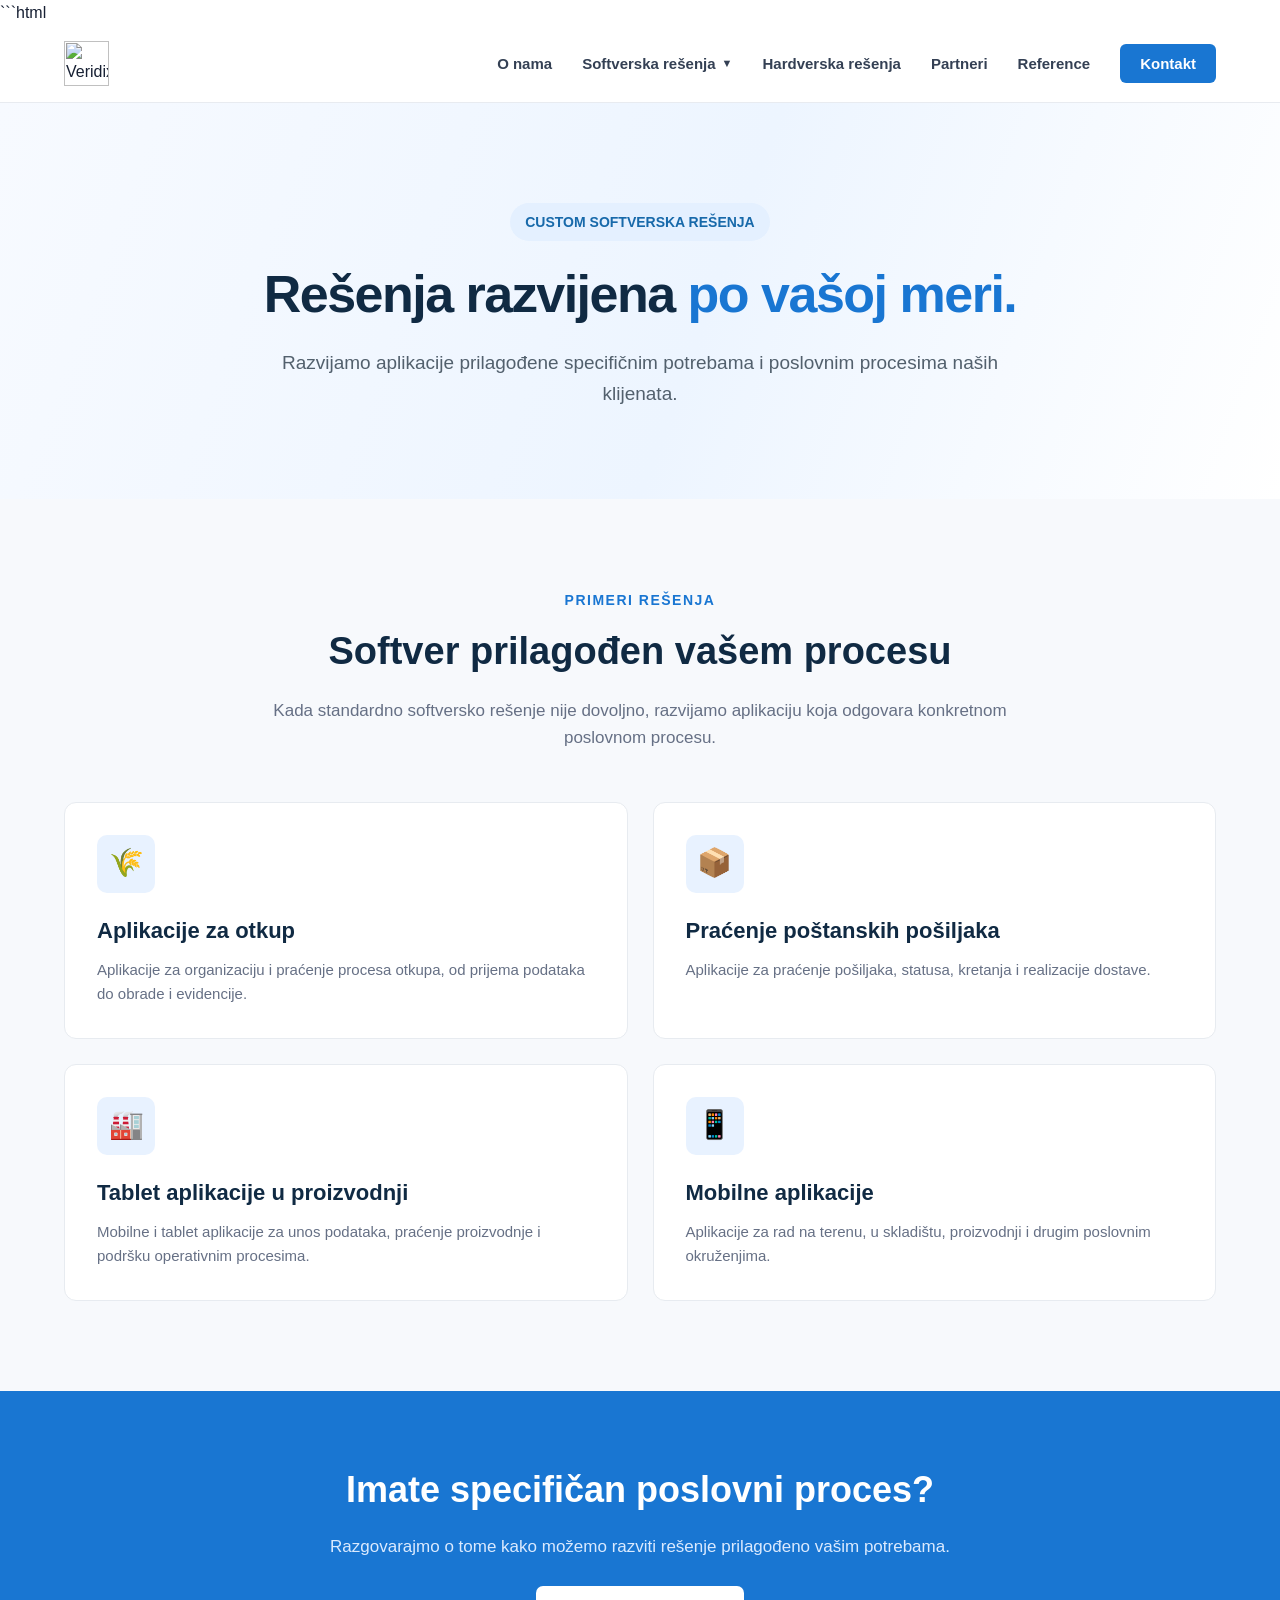
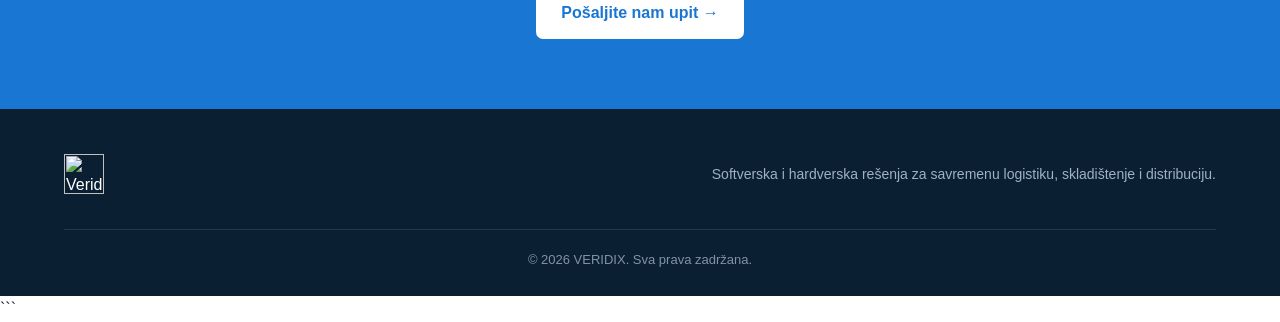
==== custom.html @ edd6f29e "Create custom.html" ====
```html
<!DOCTYPE html>
<html lang="sr">

<head>

    <meta charset="UTF-8">
    <meta name="viewport" content="width=device-width, initial-scale=1.0">

    <title>Veridix | Custom softverska rešenja</title>

    <meta name="description"
          content="Softverska rešenja razvijena prema specifičnim potrebama klijenata – mobilne, tablet i PC aplikacije za različite poslovne procese.">

    <style>

        * {
            margin: 0;
            padding: 0;
            box-sizing: border-box;
        }

        html {
            scroll-behavior: smooth;
        }

        body {
            font-family: Arial, Helvetica, sans-serif;
            color: #172033;
            background: #ffffff;
            line-height: 1.6;
        }

        a {
            text-decoration: none;
            color: inherit;
        }

        .container {
            width: 90%;
            max-width: 1200px;
            margin: auto;
        }


        /* ==============================
           NAVIGACIJA
        ============================== */

        header {
            position: sticky;
            top: 0;
            z-index: 1000;
            background: rgba(255,255,255,0.96);
            border-bottom: 1px solid #e8ebf0;
            backdrop-filter: blur(10px);
        }

        .navbar {
            height: 76px;
            display: flex;
            align-items: center;
            justify-content: space-between;
        }

        .logo img {
            height: 45px;
            width: auto;
            display: block;
        }

        .nav-links {
            display: flex;
            align-items: center;
            gap: 30px;
            list-style: none;
        }

        .nav-links a {
            font-size: 15px;
            font-weight: 600;
            color: #344054;
            transition: 0.3s;
        }

        .nav-links a:hover {
            color: #1976d2;
        }

        .nav-contact {
            padding: 11px 20px;
            border-radius: 6px;
            background: #1976d2;
            color: white !important;
        }

        .nav-contact:hover {
            background: #125ca8 !important;
        }


        /* ==============================
           DROPDOWN
        ============================== */

        .nav-dropdown {
            position: relative;
        }

        .nav-dropdown > a {
            display: flex;
            align-items: center;
            gap: 6px;
            cursor: pointer;
        }

        .nav-arrow {
            font-size: 11px;
            transition: 0.3s;
        }

        .nav-dropdown:hover .nav-arrow {
            transform: rotate(180deg);
        }

        .dropdown-menu {
            position: absolute;
            top: 100%;
            left: 50%;
            transform: translateX(-50%) translateY(10px);

            width: 650px;
            padding: 25px;

            background: white;
            border: 1px solid #e7ebf0;
            border-radius: 12px;

            box-shadow: 0 20px 45px rgba(16,42,67,0.14);

            display: grid;
            grid-template-columns: 1fr 1fr;
            gap: 8px;

            opacity: 0;
            visibility: hidden;
            pointer-events: none;

            transition: 0.25s ease;
        }

        .nav-dropdown:hover .dropdown-menu {
            opacity: 1;
            visibility: visible;
            pointer-events: auto;
            transform: translateX(-50%) translateY(0);
        }

        .dropdown-item {
            display: flex;
            align-items: flex-start;
            gap: 14px;
            padding: 15px;
            border-radius: 9px;
            transition: 0.2s;
        }

        .dropdown-item:hover {
            background: #f4f8fd;
        }

        .dropdown-icon {
            width: 42px;
            height: 42px;
            flex-shrink: 0;

            display: flex;
            align-items: center;
            justify-content: center;

            border-radius: 8px;
            background: #e8f2ff;

            font-size: 20px;
        }

        .dropdown-text strong {
            display: block;
            color: #102a43;
            font-size: 15px;
            margin-bottom: 3px;
        }

        .dropdown-text span {
            display: block;
            color: #667085;
            font-size: 12px;
            line-height: 1.4;
        }


        /* ==============================
           HERO
        ============================== */

        .hero {
            padding: 100px 0 90px;

            background:
                linear-gradient(
                    110deg,
                    #f7faff 0%,
                    #edf5ff 55%,
                    #ffffff 100%
                );

            text-align: center;
        }

        .hero-content {
            max-width: 850px;
            margin: auto;
        }

        .hero-tag {
            display: inline-block;
            margin-bottom: 25px;
            padding: 8px 15px;

            border-radius: 30px;
            background: #e4f0ff;
            color: #1769aa;

            font-size: 14px;
            font-weight: 700;
        }

        .hero h1 {
            font-size: 52px;
            line-height: 1.1;
            margin-bottom: 25px;
            color: #102a43;
            letter-spacing: -1.5px;
        }

        .hero h1 span {
            color: #1976d2;
        }

        .hero p {
            max-width: 720px;
            margin: auto;

            font-size: 19px;
            color: #52606d;
        }


        /* ==============================
           SEKCIJA REŠENJA
        ============================== */

        section {
            padding: 90px 0;
        }

        .section-header {
            text-align: center;
            max-width: 750px;
            margin: 0 auto 50px;
        }

        .section-label {
            color: #1976d2;
            font-size: 14px;
            font-weight: 800;
            text-transform: uppercase;
            letter-spacing: 1.5px;
            margin-bottom: 10px;
        }

        .section-header h2 {
            font-size: 38px;
            color: #102a43;
            margin-bottom: 15px;
        }

        .section-header p {
            color: #667085;
            font-size: 17px;
        }


        /* ==============================
           KARTICE
        ============================== */

        .solutions {
            background: #f7f9fc;
        }

        .cards {
            display: grid;
            grid-template-columns: repeat(2, 1fr);
            gap: 25px;
        }

        .card {
            background: white;
            border: 1px solid #e7ebf0;
            border-radius: 12px;
            padding: 32px;

            transition: 0.3s;
        }

        .card:hover {
            transform: translateY(-6px);
            box-shadow: 0 15px 35px rgba(30,60,90,0.10);
            border-color: #cbdff5;
        }

        .card-icon {
            width: 58px;
            height: 58px;

            border-radius: 10px;
            background: #e8f2ff;

            display: flex;
            align-items: center;
            justify-content: center;

            font-size: 28px;
            margin-bottom: 20px;
        }

        .card h3 {
            font-size: 22px;
            color: #102a43;
            margin-bottom: 10px;
        }

        .card p {
            color: #667085;
            font-size: 15px;
        }


        /* ==============================
           CTA
        ============================== */

        .cta {
            padding: 70px 0;
            background: #1976d2;
            color: white;
            text-align: center;
        }

        .cta h2 {
            font-size: 36px;
            margin-bottom: 15px;
        }

        .cta p {
            color: #dbeafe;
            font-size: 17px;
            margin-bottom: 25px;
        }

        .btn {
            display: inline-block;
            padding: 14px 25px;
            border-radius: 7px;
            font-weight: 700;
            transition: 0.3s;
        }

        .btn:hover {
            transform: translateY(-2px);
        }

        .btn-white {
            background: white;
            color: #1976d2;
        }


        /* ==============================
           FOOTER
        ============================== */

        footer {
            background: #0b1f33;
            color: white;
            padding: 45px 0 25px;
        }

        .footer-content {
            display: flex;
            align-items: center;
            justify-content: space-between;
            gap: 30px;
        }

        .footer-logo img {
            height: 40px;
        }

        .footer-about {
            color: #9fb1c3;
            font-size: 14px;
        }

        .footer-bottom {
            margin-top: 35px;
            padding-top: 20px;
            border-top: 1px solid rgba(255,255,255,0.1);

            color: #8193a5;
            font-size: 13px;
            text-align: center;
        }


        /* ==============================
           MOBILNI
        ============================== */

        @media (max-width: 700px) {

            .navbar {
                height: auto;
                padding: 18px 0;

                flex-direction: column;
                gap: 15px;
            }

            .nav-links {
                flex-wrap: wrap;
                justify-content: center;
                gap: 12px 18px;
            }

            .nav-contact {
                display: none;
            }

            .dropdown-menu {
                position: absolute;

                top: calc(100% + 5px);
                left: 50%;

                transform: translateX(-50%);

                width: 90vw;
                max-width: 400px;

                display: none;

                padding: 10px;

                opacity: 1;
                visibility: visible;
                pointer-events: auto;
            }

            .nav-dropdown.mobile-open .dropdown-menu {
                display: grid;
                grid-template-columns: 1fr;
            }

            .hero {
                padding: 70px 0;
            }

            .hero h1 {
                font-size: 38px;
            }

            .hero p {
                font-size: 17px;
            }

            section {
                padding: 65px 0;
            }

            .section-header h2 {
                font-size: 32px;
            }

            .cards {
                grid-template-columns: 1fr;
            }

            .footer-content {
                flex-direction: column;
                text-align: center;
            }

        }

    </style>

</head>


<body>


<!-- ==============================
     NAVIGACIJA
============================== -->

<header>

    <div class="container navbar">

        <a href="index.html" class="logo">
            <img
                src="https://veridix.info/img/vdx_logo.png"
                alt="Veridix logo"
            >
        </a>


        <ul class="nav-links">

            <li>
                <a href="index.html#about">
                    O nama
                </a>
            </li>


            <li class="nav-dropdown">

                <a href="index.html#software">
                    Softverska rešenja
                    <span class="nav-arrow">▼</span>
                </a>


                <div class="dropdown-menu">

                    <a href="wms.html" class="dropdown-item">

                        <div class="dropdown-icon">
                            📦
                        </div>

                        <div class="dropdown-text">

                            <strong>
                                WMS – Mantis Logistic Vision
                            </strong>

                            <span>
                                Upravljanje skladištem i zalihama
                            </span>

                        </div>

                    </a>


                    <a href="TransportIDistribucija.html" class="dropdown-item">

                        <div class="dropdown-icon">
                            🚚
                        </div>

                        <div class="dropdown-text">

                            <strong>
                                Transport & Distribucija
                            </strong>

                            <span>
                                Planiranje ruta i distribucije
                            </span>

                        </div>

                    </a>


                    <a href="Reporting.html" class="dropdown-item">

                        <div class="dropdown-icon">
                            📊
                        </div>

                        <div class="dropdown-text">

                            <strong>
                                Reporting & Analytics
                            </strong>

                            <span>
                                KPI pokazatelji i analiza skladišta
                            </span>

                        </div>

                    </a>


                    <a href="Integracije.html" class="dropdown-item">

                        <div class="dropdown-icon">
                            🔗
                        </div>

                        <div class="dropdown-text">

                            <strong>
                                Integracije
                            </strong>

                            <span>
                                ERP, TMS, API, XML, CSV i baze podataka
                            </span>

                        </div>

                    </a>


                    <a href="SO99.html" class="dropdown-item">

                        <div class="dropdown-icon">
                            📈
                        </div>

                        <div class="dropdown-text">

                            <strong>
                                Planiranje – SO99+
                            </strong>

                            <span>
                                Prognoziranje potražnje i optimizacija zaliha
                            </span>

                        </div>

                    </a>


                    <a href="custom.html" class="dropdown-item">

                        <div class="dropdown-icon">
                            🧩
                        </div>

                        <div class="dropdown-text">

                            <strong>
                                Custom rešenja
                            </strong>

                            <span>
                                Aplikacije razvijene prema potrebama klijenta
                            </span>

                        </div>

                    </a>


                    <a href="#" class="dropdown-item">

                        <div class="dropdown-icon">
                            ⚙️
                        </div>

                        <div class="dropdown-text">

                            <strong>
                                Automatizacija
                            </strong>

                            <span>
                                Automatizacija skladišnih i logističkih procesa
                            </span>

                        </div>

                    </a>


                    <a href="index.html#software" class="dropdown-item">

                        <div class="dropdown-icon">
                            💻
                        </div>

                        <div class="dropdown-text">

                            <strong>
                                Sva softverska rešenja
                            </strong>

                            <span>
                                Pregled kompletnog portfolija
                            </span>

                        </div>

                    </a>

                </div>

            </li>


            <li>
                <a href="index.html#hardware">
                    Hardverska rešenja
                </a>
            </li>

            <li>
                <a href="index.html#partners">
                    Partneri
                </a>
            </li>

            <li>
                <a href="index.html#references">
                    Reference
                </a>
            </li>

            <li>
                <a href="index.html#contact" class="nav-contact">
                    Kontakt
                </a>
            </li>

        </ul>

    </div>

</header>



<!-- ==============================
     HERO
============================== -->

<section class="hero">

    <div class="container">

        <div class="hero-content">

            <div class="hero-tag">
                CUSTOM SOFTVERSKA REŠENJA
            </div>

            <h1>
                Rešenja razvijena
                <span>po vašoj meri.</span>
            </h1>

            <p>
                Razvijamo aplikacije prilagođene specifičnim potrebama
                i poslovnim procesima naših klijenata.
            </p>

        </div>

    </div>

</section>



<!-- ==============================
     REŠENJA
============================== -->

<section class="solutions">

    <div class="container">

        <div class="section-header">

            <div class="section-label">
                PRIMERI REŠENJA
            </div>

            <h2>
                Softver prilagođen vašem procesu
            </h2>

            <p>
                Kada standardno softversko rešenje nije dovoljno,
                razvijamo aplikaciju koja odgovara konkretnom
                poslovnom procesu.
            </p>

        </div>


        <div class="cards">


            <div class="card">

                <div class="card-icon">
                    🌾
                </div>

                <h3>
                    Aplikacije za otkup
                </h3>

                <p>
                    Aplikacije za organizaciju i praćenje procesa
                    otkupa, od prijema podataka do obrade i evidencije.
                </p>

            </div>



            <div class="card">

                <div class="card-icon">
                    📦
                </div>

                <h3>
                    Praćenje poštanskih pošiljaka
                </h3>

                <p>
                    Aplikacije za praćenje pošiljaka, statusa,
                    kretanja i realizacije dostave.
                </p>

            </div>



            <div class="card">

                <div class="card-icon">
                    🏭
                </div>

                <h3>
                    Tablet aplikacije u proizvodnji
                </h3>

                <p>
                    Mobilne i tablet aplikacije za unos podataka,
                    praćenje proizvodnje i podršku operativnim procesima.
                </p>

            </div>



            <div class="card">

                <div class="card-icon">
                    📱
                </div>

                <h3>
                    Mobilne aplikacije
                </h3>

                <p>
                    Aplikacije za rad na terenu, u skladištu,
                    proizvodnji i drugim poslovnim okruženjima.
                </p>

            </div>

        </div>

    </div>

</section>



<!-- ==============================
     CTA
============================== -->

<section class="cta">

    <div class="container">

        <h2>
            Imate specifičan poslovni proces?
        </h2>

        <p>
            Razgovarajmo o tome kako možemo razviti rešenje
            prilagođeno vašim potrebama.
        </p>

        <a href="index.html#contact" class="btn btn-white">
            Pošaljite nam upit →
        </a>

    </div>

</section>



<!-- ==============================
     FOOTER
============================== -->

<footer>

    <div class="container">

        <div class="footer-content">

            <a href="index.html" class="footer-logo">

                <img
                    src="https://veridix.info/img/vdx_logo.png"
                    alt="Veridix logo"
                >

            </a>

            <p class="footer-about">
                Softverska i hardverska rešenja za savremenu
                logistiku, skladištenje i distribuciju.
            </p>

        </div>


        <div class="footer-bottom">

            © 2026 VERIDIX. Sva prava zadržana.

        </div>

    </div>

</footer>



<script>

document.addEventListener("DOMContentLoaded", function () {

    const dropdown = document.querySelector(".nav-dropdown");

    const dropdownLink =
        dropdown.querySelector(":scope > a");


    dropdownLink.addEventListener("click", function (e) {

        if (window.innerWidth <= 700) {

            e.preventDefault();

            dropdown.classList.toggle("mobile-open");

        }

    });

});

</script>


</body>

</html>
```
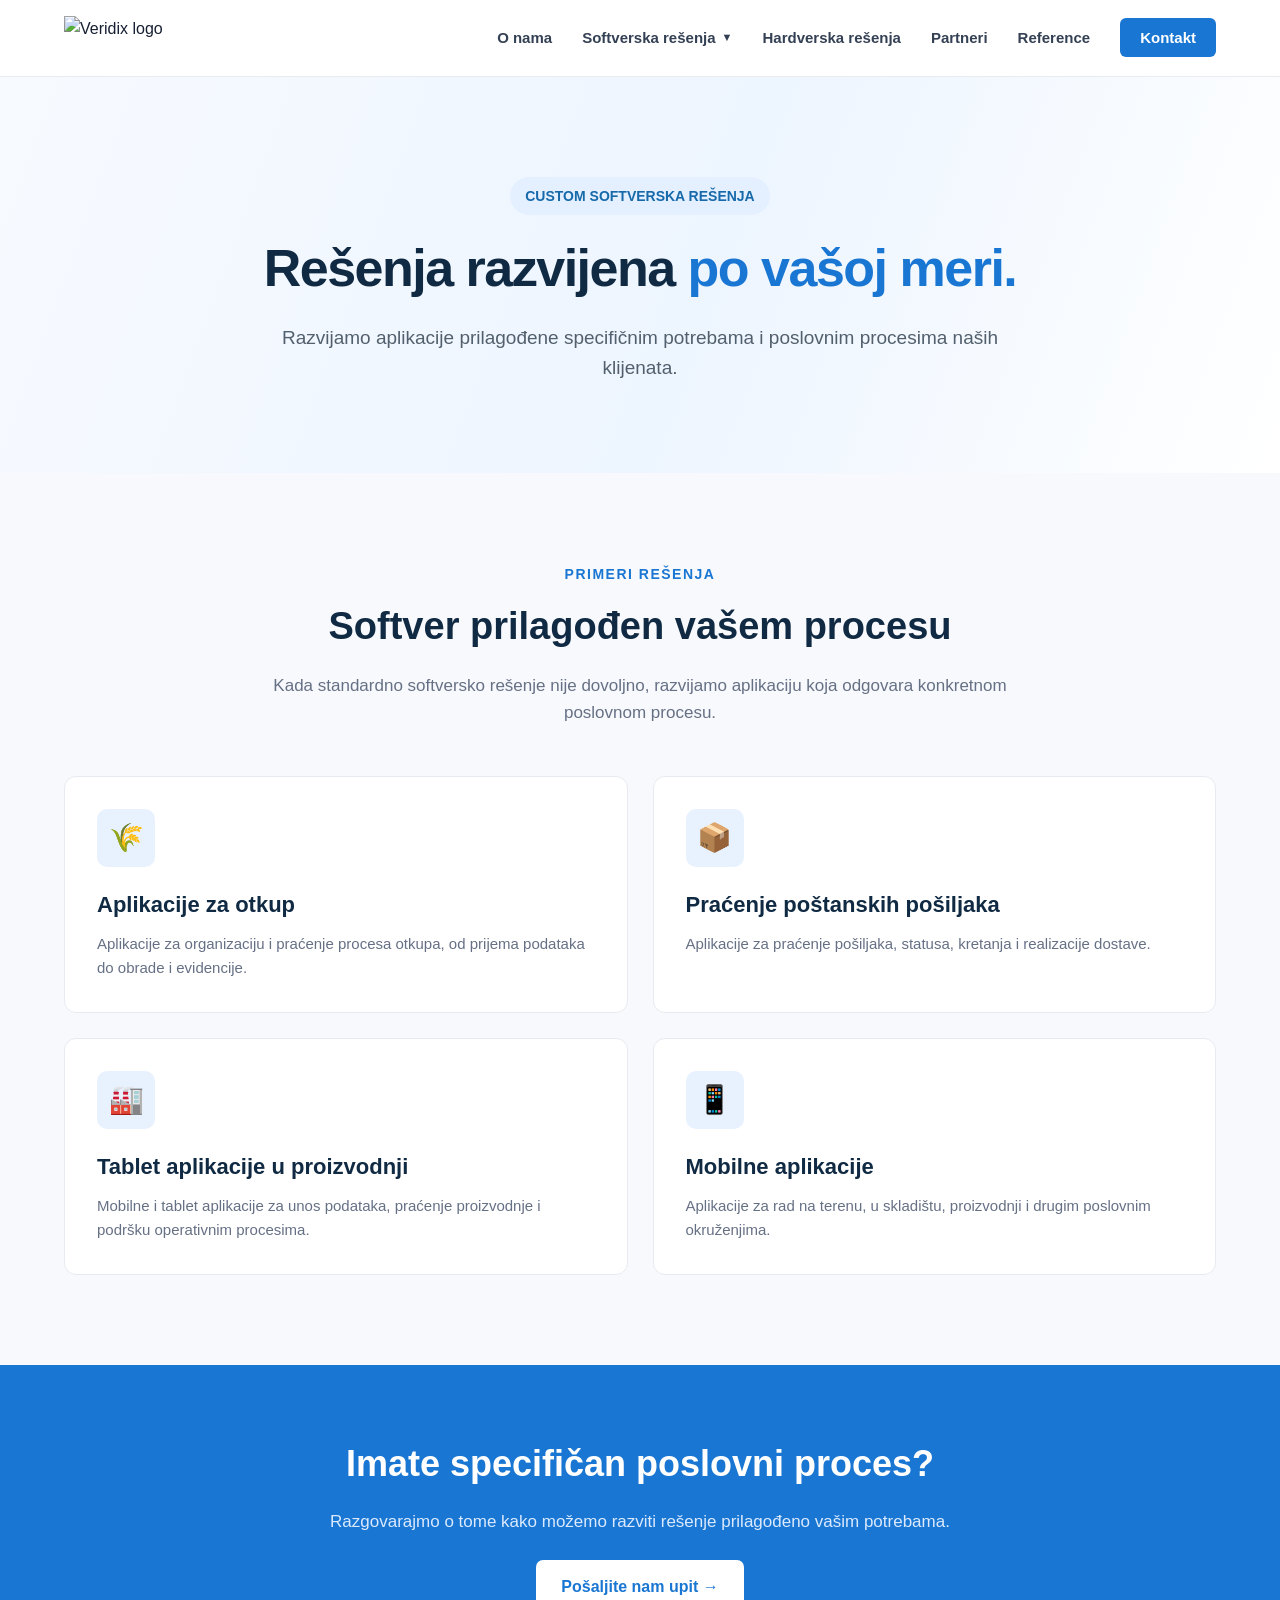
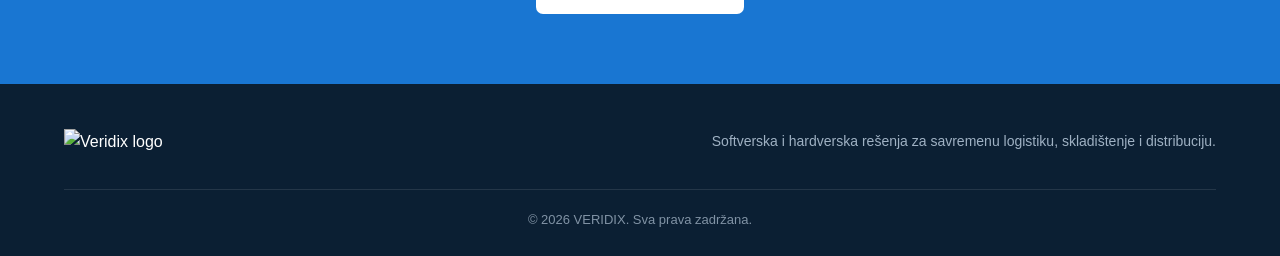
==== commit fae89219: "Remove markdown formatting from custom.html Removed unnecessary markdown code block from custom.html" ====
--- a/custom.html
+++ b/custom.html
@@ -1,4 +1,3 @@
-```html
 <!DOCTYPE html>
 <html lang="sr">
 
@@ -991,4 +990,4 @@
 </body>
 
 </html>
-```
+
